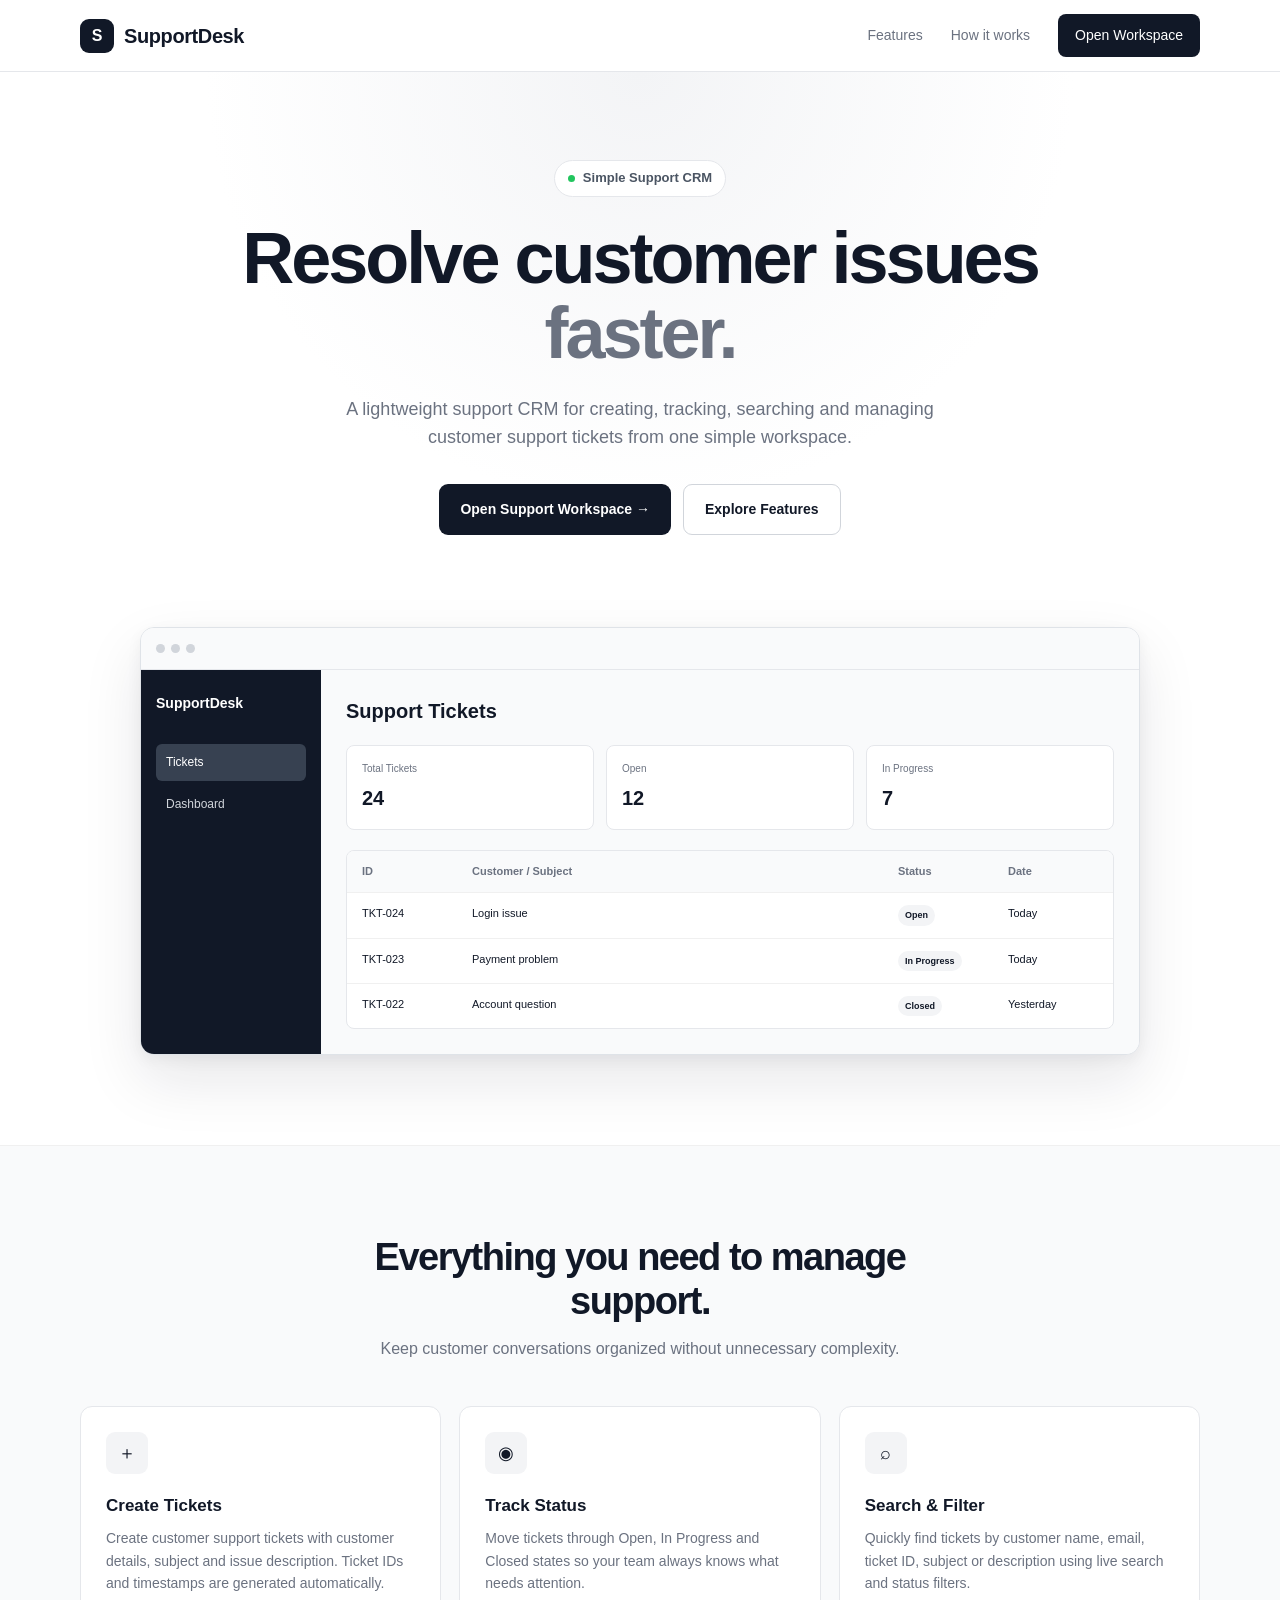
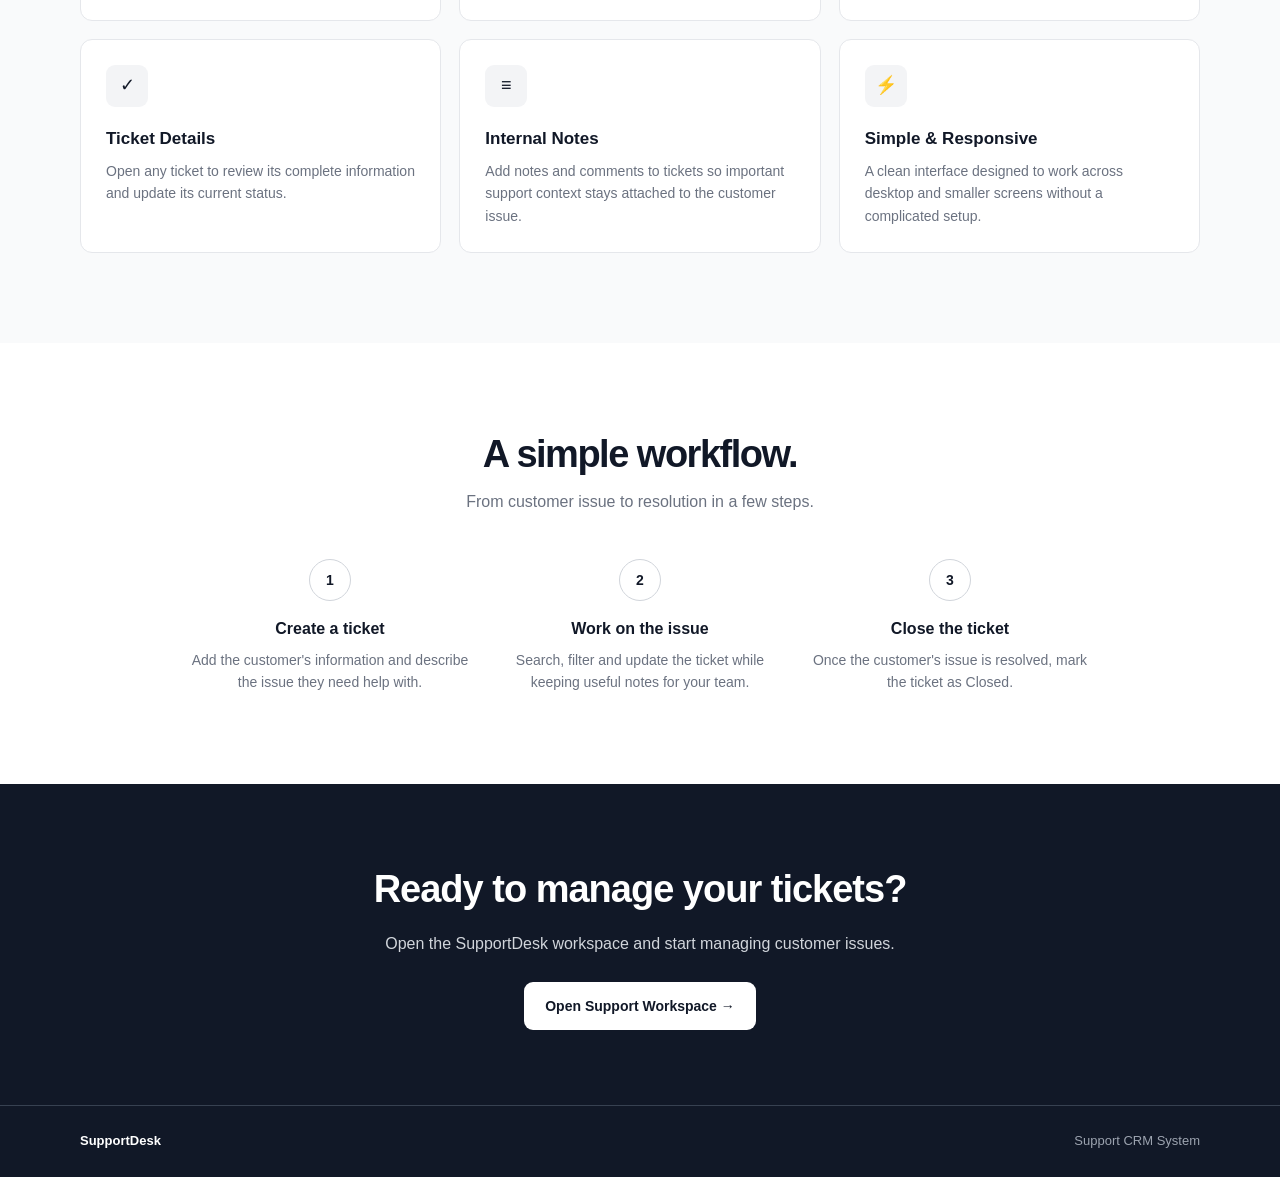
==== app/static/index.html @ 681e884e "Initial Customer Support Ticketing CRM" ====
<!DOCTYPE html>
<html lang="en">

<head>

    <meta charset="UTF-8">

    <meta
        name="viewport"
        content="width=device-width, initial-scale=1.0"
    >

    <title>SupportDesk — Support CRM</title>

    <style>

        * {
            box-sizing: border-box;
            margin: 0;
            padding: 0;
        }

        html {
            scroll-behavior: smooth;
        }

        body {
            font-family:
                Inter,
                -apple-system,
                BlinkMacSystemFont,
                "Segoe UI",
                Roboto,
                Helvetica,
                Arial,
                sans-serif;

            color: #111827;
            background: #ffffff;
            line-height: 1.6;
        }

        a {
            text-decoration: none;
            color: inherit;
        }

        .container {
            width: min(1120px, calc(100% - 40px));
            margin: 0 auto;
        }


        /* =========================
           NAVBAR
        ========================== */

        .navbar {
            height: 72px;
            border-bottom: 1px solid #e5e7eb;
            background: rgba(255, 255, 255, 0.96);

            position: sticky;
            top: 0;
            z-index: 100;

            backdrop-filter: blur(10px);
        }

        .nav-inner {
            height: 100%;

            display: flex;
            align-items: center;
            justify-content: space-between;
        }

        .logo {
            display: flex;
            align-items: center;
            gap: 10px;

            font-size: 20px;
            font-weight: 750;
            letter-spacing: -0.4px;
        }

        .logo-icon {
            width: 34px;
            height: 34px;

            border-radius: 9px;

            background: #111827;
            color: white;

            display: flex;
            align-items: center;
            justify-content: center;

            font-size: 16px;
            font-weight: 700;
        }

        .nav-links {
            display: flex;
            align-items: center;
            gap: 28px;

            color: #6b7280;

            font-size: 14px;
            font-weight: 500;
        }

        .nav-links a:hover {
            color: #111827;
        }

        .nav-button {
            padding: 10px 17px;

            border-radius: 8px;

            background: #111827;
            color: white !important;

            transition: 0.2s ease;
        }

        .nav-button:hover {
            background: #374151;
        }


        /* =========================
           HERO
        ========================== */

        .hero {
            padding: 88px 0 72px;

            text-align: center;

            background:
                radial-gradient(
                    circle at top,
                    #f3f4f6 0%,
                    #ffffff 52%
                );
        }

        .badge {
            display: inline-flex;
            align-items: center;
            gap: 8px;

            padding: 7px 13px;

            border: 1px solid #e5e7eb;
            border-radius: 999px;

            background: white;
            color: #4b5563;

            font-size: 13px;
            font-weight: 600;

            margin-bottom: 24px;
        }

        .badge-dot {
            width: 7px;
            height: 7px;

            border-radius: 50%;

            background: #22c55e;
        }

        .hero h1 {
            max-width: 850px;

            margin: 0 auto;

            font-size: clamp(42px, 6vw, 72px);

            line-height: 1.04;

            letter-spacing: -3px;

            font-weight: 800;
        }

        .hero h1 span {
            color: #6b7280;
        }

        .hero p {
            max-width: 650px;

            margin: 24px auto 0;

            font-size: 18px;

            color: #6b7280;
        }

        .hero-actions {
            display: flex;
            justify-content: center;

            gap: 12px;

            margin-top: 32px;

            flex-wrap: wrap;
        }

        .primary-button,
        .secondary-button {
            display: inline-flex;

            align-items: center;
            justify-content: center;

            padding: 13px 21px;

            border-radius: 9px;

            font-size: 14px;
            font-weight: 650;

            transition: 0.2s ease;
        }

        .primary-button {
            background: #111827;
            color: white;
        }

        .primary-button:hover {
            background: #374151;
            transform: translateY(-1px);
        }

        .secondary-button {
            border: 1px solid #d1d5db;

            background: white;

            color: #111827;
        }

        .secondary-button:hover {
            background: #f9fafb;
        }


        /* =========================
           DASHBOARD PREVIEW
        ========================== */

        .preview-section {
            padding: 20px 0 90px;
        }

        .dashboard-preview {
            max-width: 1000px;

            margin: 0 auto;

            border: 1px solid #dfe3e8;

            border-radius: 14px;

            overflow: hidden;

            background: white;

            box-shadow:
                0 25px 60px rgba(17, 24, 39, 0.10),
                0 5px 15px rgba(17, 24, 39, 0.05);
        }

        .browser-bar {
            height: 42px;

            border-bottom: 1px solid #e5e7eb;

            background: #f9fafb;

            display: flex;
            align-items: center;

            gap: 6px;

            padding: 0 15px;
        }

        .browser-dot {
            width: 9px;
            height: 9px;

            border-radius: 50%;

            background: #d1d5db;
        }

        .preview-content {
            display: grid;

            grid-template-columns: 180px 1fr;

            min-height: 360px;
        }

        .preview-sidebar {
            background: #111827;
            color: white;

            padding: 22px 15px;
        }

        .preview-brand {
            font-weight: 700;

            margin-bottom: 30px;

            font-size: 14px;
        }

        .preview-menu {
            padding: 9px 10px;

            border-radius: 6px;

            margin-bottom: 5px;

            color: #d1d5db;

            font-size: 12px;
        }

        .preview-menu.active {
            background: #374151;
            color: white;
        }

        .preview-main {
            padding: 25px;

            background: #f9fafb;
        }

        .preview-title {
            font-size: 20px;

            font-weight: 700;

            margin-bottom: 18px;
        }

        .preview-stats {
            display: grid;

            grid-template-columns:
                repeat(3, 1fr);

            gap: 12px;

            margin-bottom: 20px;
        }

        .preview-card {
            padding: 15px;

            background: white;

            border: 1px solid #e5e7eb;

            border-radius: 8px;
        }

        .preview-card small {
            display: block;

            color: #6b7280;

            font-size: 10px;

            margin-bottom: 5px;
        }

        .preview-card strong {
            font-size: 20px;
        }

        .preview-table {
            background: white;

            border: 1px solid #e5e7eb;

            border-radius: 8px;

            overflow: hidden;
        }

        .table-row {
            display: grid;

            grid-template-columns:
                100px 1fr 100px 90px;

            gap: 10px;

            padding: 12px 15px;

            border-bottom: 1px solid #f0f0f0;

            font-size: 11px;
        }

        .table-row:last-child {
            border-bottom: none;
        }

        .table-header {
            background: #f9fafb;

            color: #6b7280;

            font-weight: 600;
        }

        .status {
            display: inline-block;

            padding: 3px 7px;

            border-radius: 999px;

            background: #f3f4f6;

            font-size: 9px;

            font-weight: 600;
        }


        /* =========================
           FEATURES
        ========================== */

        .features {
            padding: 90px 0;

            background: #f9fafb;

            border-top: 1px solid #f0f0f0;
        }

        .section-heading {
            text-align: center;

            max-width: 650px;

            margin: 0 auto 45px;
        }

        .section-heading h2 {
            font-size: 38px;

            letter-spacing: -1.5px;

            line-height: 1.15;

            margin-bottom: 12px;
        }

        .section-heading p {
            color: #6b7280;

            font-size: 16px;
        }

        .feature-grid {
            display: grid;

            grid-template-columns:
                repeat(3, 1fr);

            gap: 18px;
        }

        .feature-card {
            background: white;

            border: 1px solid #e5e7eb;

            border-radius: 12px;

            padding: 25px;
        }

        .feature-icon {
            width: 42px;
            height: 42px;

            border-radius: 9px;

            background: #f3f4f6;

            display: flex;
            align-items: center;
            justify-content: center;

            font-size: 18px;

            margin-bottom: 18px;
        }

        .feature-card h3 {
            font-size: 17px;

            margin-bottom: 8px;
        }

        .feature-card p {
            font-size: 14px;

            color: #6b7280;
        }


        /* =========================
           HOW IT WORKS
        ========================== */

        .how-it-works {
            padding: 90px 0;
        }

        .steps {
            display: grid;

            grid-template-columns:
                repeat(3, 1fr);

            gap: 30px;

            max-width: 900px;

            margin: 0 auto;
        }

        .step {
            text-align: center;
        }

        .step-number {
            width: 42px;
            height: 42px;

            margin: 0 auto 15px;

            border: 1px solid #d1d5db;

            border-radius: 50%;

            display: flex;
            align-items: center;
            justify-content: center;

            font-weight: 700;

            font-size: 14px;
        }

        .step h3 {
            font-size: 16px;

            margin-bottom: 7px;
        }

        .step p {
            color: #6b7280;

            font-size: 14px;
        }


        /* =========================
           CTA
        ========================== */

        .cta {
            padding: 75px 0;

            background: #111827;

            color: white;

            text-align: center;
        }

        .cta h2 {
            font-size: 38px;

            letter-spacing: -1px;

            margin-bottom: 12px;
        }

        .cta p {
            color: #d1d5db;

            margin-bottom: 25px;
        }

        .cta .primary-button {
            background: white;

            color: #111827;
        }

        .cta .primary-button:hover {
            background: #f3f4f6;
        }


        /* =========================
           FOOTER
        ========================== */

        footer {
            background: #111827;

            color: #9ca3af;

            border-top: 1px solid #374151;

            padding: 25px 0;
        }

        .footer-inner {
            display: flex;

            align-items: center;

            justify-content: space-between;

            font-size: 13px;
        }

        .footer-brand {
            color: white;

            font-weight: 650;
        }


        /* =========================
           RESPONSIVE
        ========================== */

        @media (max-width: 800px) {

            .nav-links a:not(.nav-button) {
                display: none;
            }

            .hero {
                padding: 65px 0 50px;
            }

            .hero h1 {
                letter-spacing: -2px;
            }

            .preview-content {
                grid-template-columns: 1fr;
            }

            .preview-sidebar {
                display: none;
            }

            .feature-grid,
            .steps {
                grid-template-columns: 1fr;
            }

            .preview-stats {
                grid-template-columns: 1fr;
            }

            .table-row {
                grid-template-columns:
                    80px 1fr 75px;
            }

            .table-row span:last-child {
                display: none;
            }

            .footer-inner {
                flex-direction: column;

                gap: 8px;
            }
        }


        @media (max-width: 500px) {

            .container {
                width:
                    min(
                        100% - 28px,
                        1120px
                    );
            }

            .hero h1 {
                font-size: 42px;
            }

            .hero p {
                font-size: 16px;
            }

            .section-heading h2,
            .cta h2 {
                font-size: 30px;
            }
        }

    </style>

</head>


<body>

    <!-- =========================
         NAVIGATION
    ========================== -->

    <header class="navbar">

        <div class="container nav-inner">

            <a
                href="/"
                class="logo"
            >

                <span class="logo-icon">
                    S
                </span>

                <span>
                    SupportDesk
                </span>

            </a>


            <nav class="nav-links">

                <a href="#features">
                    Features
                </a>

                <a href="#how-it-works">
                    How it works
                </a>

                <a
                    href="/workspace"
                    class="nav-button"
                >
                    Open Workspace
                </a>

            </nav>

        </div>

    </header>


    <!-- =========================
         HERO
    ========================== -->

    <main>

        <section class="hero">

            <div class="container">

                <div class="badge">

                    <span class="badge-dot"></span>

                    Simple Support CRM

                </div>


                <h1>

                    Resolve customer issues

                    <span>
                        faster.
                    </span>

                </h1>


                <p>

                    A lightweight support CRM for creating,
                    tracking, searching and managing customer
                    support tickets from one simple workspace.

                </p>


                <div class="hero-actions">

                    <a
                        href="/workspace"
                        class="primary-button"
                    >
                        Open Support Workspace →
                    </a>


                    <a
                        href="#features"
                        class="secondary-button"
                    >
                        Explore Features
                    </a>

                </div>

            </div>

        </section>


        <!-- =========================
             DASHBOARD PREVIEW
        ========================== -->

        <section class="preview-section">

            <div class="container">

                <div class="dashboard-preview">

                    <div class="browser-bar">

                        <span class="browser-dot"></span>
                        <span class="browser-dot"></span>
                        <span class="browser-dot"></span>

                    </div>


                    <div class="preview-content">

                        <aside class="preview-sidebar">

                            <div class="preview-brand">
                                SupportDesk
                            </div>

                            <div class="preview-menu active">
                                Tickets
                            </div>

                            <div class="preview-menu">
                                Dashboard
                            </div>

                        </aside>


                        <div class="preview-main">

                            <div class="preview-title">
                                Support Tickets
                            </div>


                            <div class="preview-stats">

                                <div class="preview-card">

                                    <small>
                                        Total Tickets
                                    </small>

                                    <strong>
                                        24
                                    </strong>

                                </div>


                                <div class="preview-card">

                                    <small>
                                        Open
                                    </small>

                                    <strong>
                                        12
                                    </strong>

                                </div>


                                <div class="preview-card">

                                    <small>
                                        In Progress
                                    </small>

                                    <strong>
                                        7
                                    </strong>

                                </div>

                            </div>


                            <div class="preview-table">

                                <div class="table-row table-header">

                                    <span>
                                        ID
                                    </span>

                                    <span>
                                        Customer / Subject
                                    </span>

                                    <span>
                                        Status
                                    </span>

                                    <span>
                                        Date
                                    </span>

                                </div>


                                <div class="table-row">

                                    <span>
                                        TKT-024
                                    </span>

                                    <span>
                                        Login issue
                                    </span>

                                    <span>
                                        <small class="status">
                                            Open
                                        </small>
                                    </span>

                                    <span>
                                        Today
                                    </span>

                                </div>


                                <div class="table-row">

                                    <span>
                                        TKT-023
                                    </span>

                                    <span>
                                        Payment problem
                                    </span>

                                    <span>
                                        <small class="status">
                                            In Progress
                                        </small>
                                    </span>

                                    <span>
                                        Today
                                    </span>

                                </div>


                                <div class="table-row">

                                    <span>
                                        TKT-022
                                    </span>

                                    <span>
                                        Account question
                                    </span>

                                    <span>
                                        <small class="status">
                                            Closed
                                        </small>
                                    </span>

                                    <span>
                                        Yesterday
                                    </span>

                                </div>

                            </div>

                        </div>

                    </div>

                </div>

            </div>

        </section>


        <!-- =========================
             FEATURES
        ========================== -->

        <section
            class="features"
            id="features"
        >

            <div class="container">

                <div class="section-heading">

                    <h2>
                        Everything you need to manage support.
                    </h2>

                    <p>
                        Keep customer conversations organized
                        without unnecessary complexity.
                    </p>

                </div>


                <div class="feature-grid">


                    <article class="feature-card">

                        <div class="feature-icon">
                            ＋
                        </div>

                        <h3>
                            Create Tickets
                        </h3>

                        <p>
                            Create customer support tickets with
                            customer details, subject and issue
                            description. Ticket IDs and timestamps
                            are generated automatically.
                        </p>

                    </article>


                    <article class="feature-card">

                        <div class="feature-icon">
                            ◉
                        </div>

                        <h3>
                            Track Status
                        </h3>

                        <p>
                            Move tickets through Open,
                            In Progress and Closed states so
                            your team always knows what needs
                            attention.
                        </p>

                    </article>


                    <article class="feature-card">

                        <div class="feature-icon">
                            ⌕
                        </div>

                        <h3>
                            Search & Filter
                        </h3>

                        <p>
                            Quickly find tickets by customer
                            name, email, ticket ID, subject or
                            description using live search and
                            status filters.
                        </p>

                    </article>


                    <article class="feature-card">

                        <div class="feature-icon">
                            ✓
                        </div>

                        <h3>
                            Ticket Details
                        </h3>

                        <p>
                            Open any ticket to review its
                            complete information and update
                            its current status.
                        </p>

                    </article>


                    <article class="feature-card">

                        <div class="feature-icon">
                            ≡
                        </div>

                        <h3>
                            Internal Notes
                        </h3>

                        <p>
                            Add notes and comments to tickets
                            so important support context stays
                            attached to the customer issue.
                        </p>

                    </article>


                    <article class="feature-card">

                        <div class="feature-icon">
                            ⚡
                        </div>

                        <h3>
                            Simple & Responsive
                        </h3>

                        <p>
                            A clean interface designed to work
                            across desktop and smaller screens
                            without a complicated setup.
                        </p>

                    </article>


                </div>

            </div>

        </section>


        <!-- =========================
             HOW IT WORKS
        ========================== -->

        <section
            class="how-it-works"
            id="how-it-works"
        >

            <div class="container">

                <div class="section-heading">

                    <h2>
                        A simple workflow.
                    </h2>

                    <p>
                        From customer issue to resolution
                        in a few steps.
                    </p>

                </div>


                <div class="steps">


                    <div class="step">

                        <div class="step-number">
                            1
                        </div>

                        <h3>
                            Create a ticket
                        </h3>

                        <p>
                            Add the customer's information
                            and describe the issue they
                            need help with.
                        </p>

                    </div>


                    <div class="step">

                        <div class="step-number">
                            2
                        </div>

                        <h3>
                            Work on the issue
                        </h3>

                        <p>
                            Search, filter and update the
                            ticket while keeping useful
                            notes for your team.
                        </p>

                    </div>


                    <div class="step">

                        <div class="step-number">
                            3
                        </div>

                        <h3>
                            Close the ticket
                        </h3>

                        <p>
                            Once the customer's issue is
                            resolved, mark the ticket as
                            Closed.
                        </p>

                    </div>


                </div>

            </div>

        </section>


        <!-- =========================
             CTA
        ========================== -->

        <section class="cta">

            <div class="container">

                <h2>
                    Ready to manage your tickets?
                </h2>

                <p>
                    Open the SupportDesk workspace and
                    start managing customer issues.
                </p>

                <a
                    href="/workspace"
                    class="primary-button"
                >
                    Open Support Workspace →
                </a>

            </div>

        </section>

    </main>


    <!-- =========================
         FOOTER
    ========================== -->

    <footer>

        <div class="container footer-inner">

            <span class="footer-brand">
                SupportDesk
            </span>

            <span>
                Support CRM System
            </span>

        </div>

    </footer>

</body>

</html>
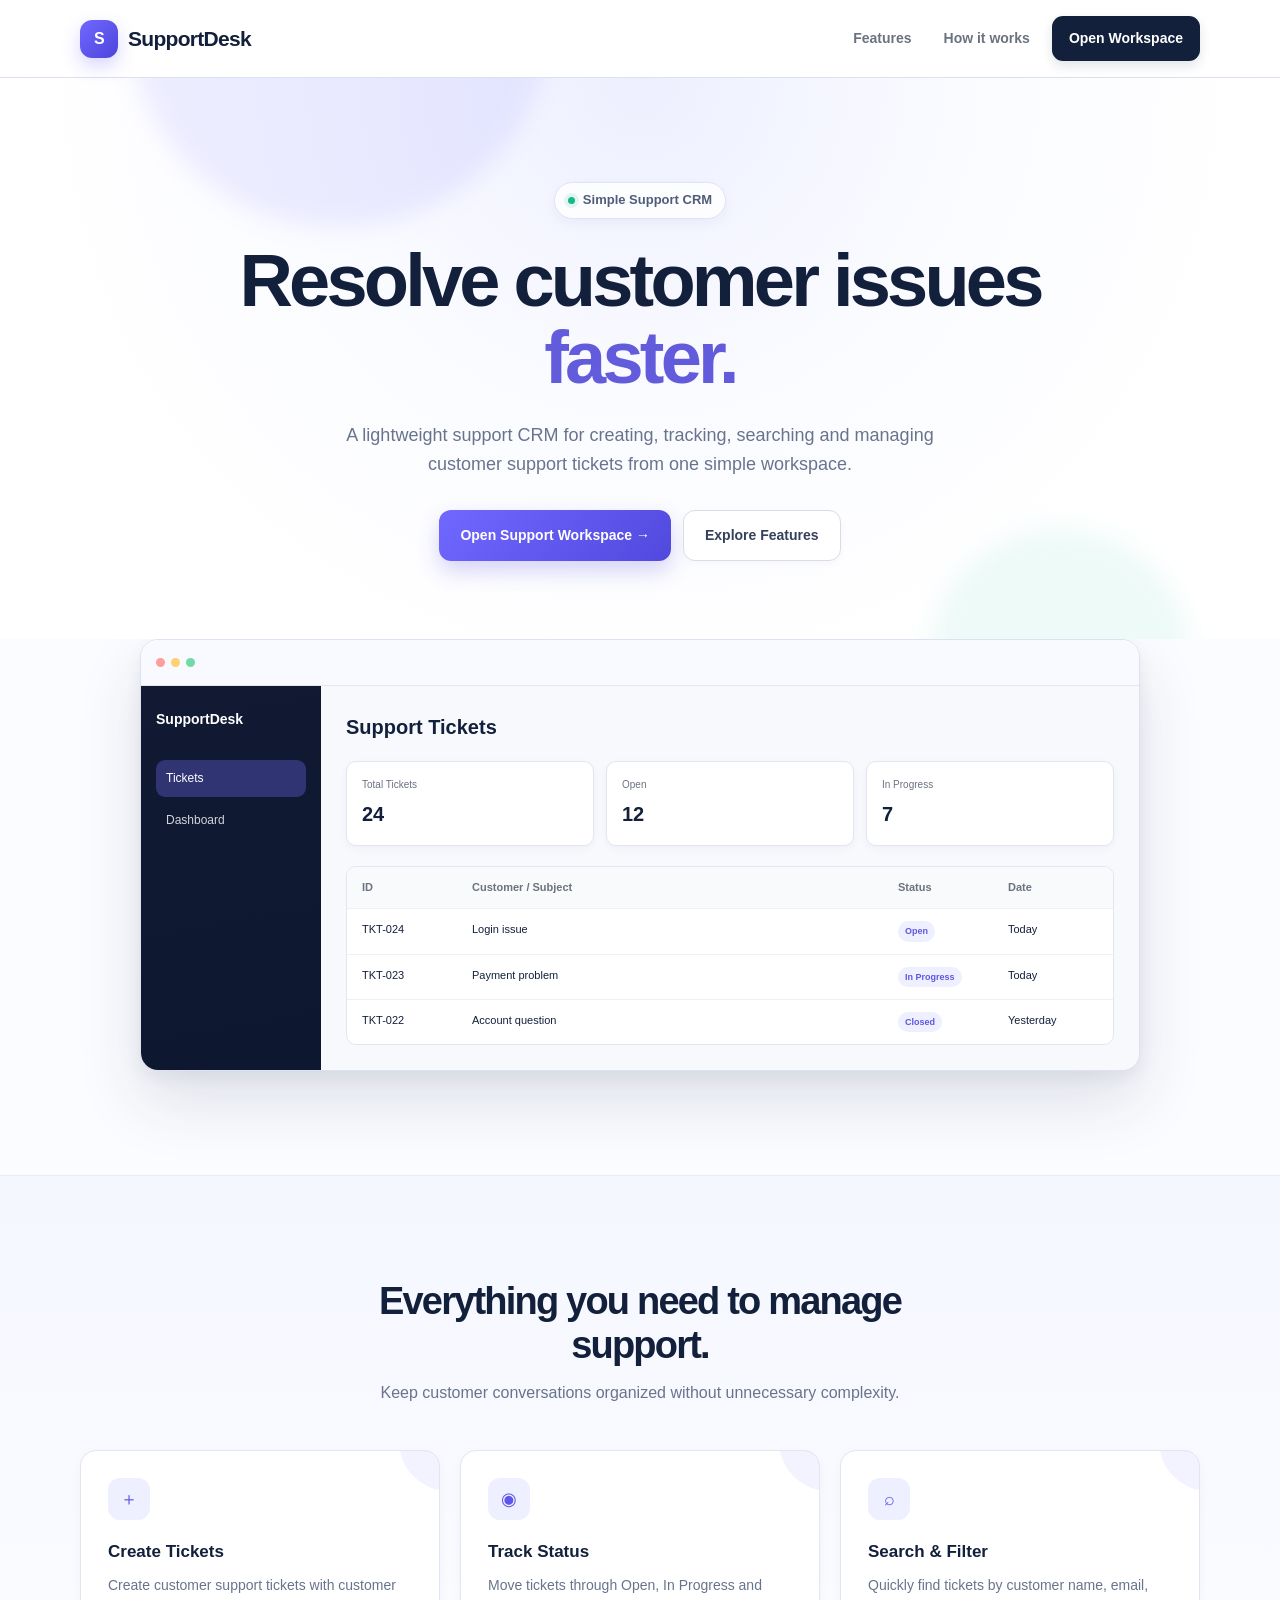
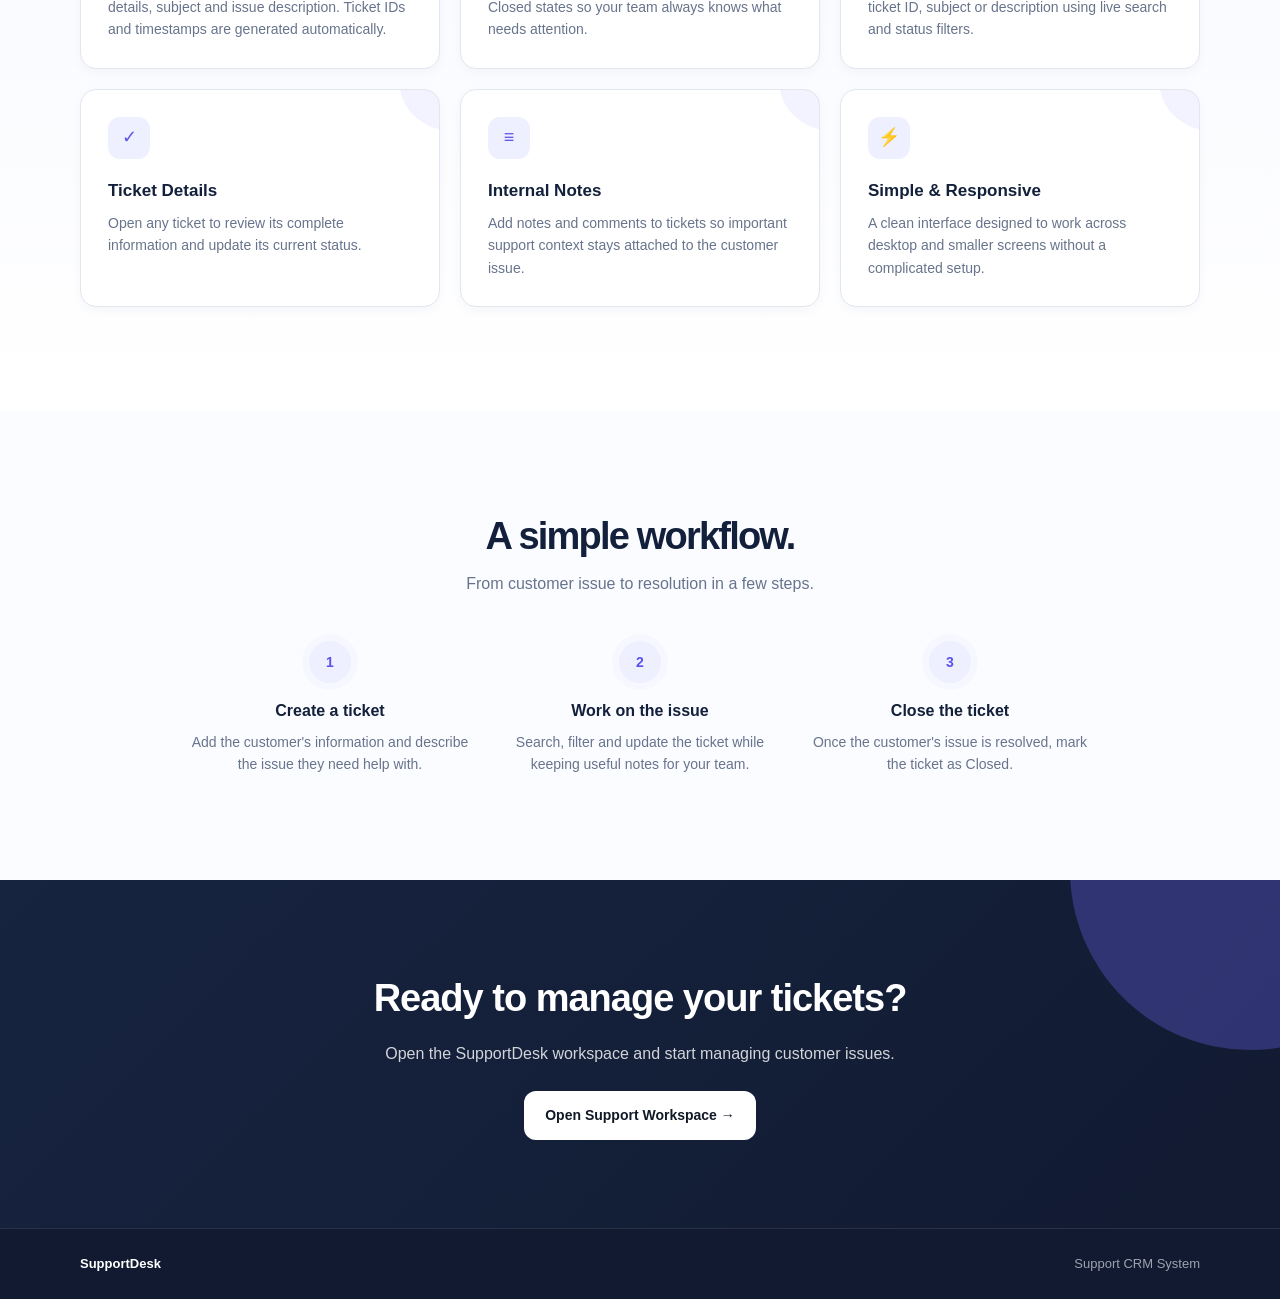
==== commit 652afe57: "Improve CRM UI and added graph" ====
--- a/app/static/index.html
+++ b/app/static/index.html
@@ -736,6 +736,22 @@
             }
         }
 
+        /* Refined landing-page visual layer */
+        :root { --ink: #13203b; --muted: #68748c; --brand: #635bff; --brand-deep: #4d45dd; --line: #e2e7f1; }
+        body { color: var(--ink); background: #fbfcff; }
+        .navbar { height: 78px; border-color: rgba(210,217,233,.8); background: rgba(255,255,255,.84); }
+        .logo { color: var(--ink); font-family: "Segoe UI", sans-serif; font-size: 21px; font-weight: 800; letter-spacing: -.7px; }
+        .logo-icon { width: 38px; height: 38px; border-radius: 12px; background: linear-gradient(135deg,#7169ff,#4d45db); box-shadow: 0 8px 18px rgba(99,91,255,.25); }
+        .nav-links { gap: 12px; font-weight: 650; }.nav-links a:not(.nav-button) { padding: 8px 10px; }.nav-links a:not(.nav-button):hover { color: var(--brand); }
+        .nav-button { padding: 11px 17px; border-radius: 11px; background: var(--ink); box-shadow: 0 5px 12px rgba(19,32,59,.12); }.nav-button:hover { background: #273654; transform: translateY(-1px); }
+        .hero { position: relative; overflow: hidden; padding: 104px 0 78px; background: radial-gradient(circle at 50% 0%, #edefff 0%, #fafbff 37%, #fff 74%); }
+        .hero::before,.hero::after { content:""; position:absolute; border-radius:50%; pointer-events:none; }.hero::before{width:420px;height:420px;top:-270px;left:10%;background:rgba(101,91,255,.1);filter:blur(12px)}.hero::after{width:260px;height:260px;right:7%;bottom:-150px;background:rgba(35,191,164,.08);filter:blur(12px)}
+        .hero .container { position:relative; z-index:1; }.badge { border-color:#dfe3fa; background:rgba(255,255,255,.82); color:#4f5d78; box-shadow:0 4px 13px rgba(35,47,90,.05); }.badge-dot { background:#17b987; box-shadow:0 0 0 4px rgba(23,185,135,.11); }
+        .hero h1 { max-width: 900px; color: var(--ink); font-size: clamp(43px,6vw,74px); letter-spacing: -3.8px; }.hero h1 span{color:#625bdc}.hero p{color:var(--muted);line-height:1.6}.primary-button,.secondary-button{border-radius:12px;font-weight:750}.primary-button{background:linear-gradient(135deg,#7169ff,#5148de);box-shadow:0 10px 22px rgba(83,74,220,.24)}.primary-button:hover{background:linear-gradient(135deg,#6259f6,#453bd0);box-shadow:0 14px 28px rgba(83,74,220,.3)}.secondary-button{border-color:#d7dce8;color:#34415b;box-shadow:0 3px 8px rgba(35,47,90,.03)}.secondary-button:hover{border-color:#bfc5d8;background:#fff}
+        .preview-section { padding: 0 0 104px; }.dashboard-preview { border-color:#dce2ef; border-radius:18px; box-shadow:0 30px 65px rgba(24,37,76,.13),0 6px 16px rgba(24,37,76,.06); }.browser-bar{height:46px;background:#f9faff}.browser-dot:nth-child(1){background:#ff9d9c}.browser-dot:nth-child(2){background:#ffd174}.browser-dot:nth-child(3){background:#71dba8}.preview-sidebar{background:linear-gradient(170deg,#111a32,#0d1730)}.preview-menu{border-radius:9px}.preview-menu.active{background:rgba(118,110,255,.32)}.preview-main{background:#f7f9fd}.preview-card,.preview-table{border-color:#e1e6ef;border-radius:10px}.preview-card{box-shadow:0 3px 10px rgba(25,37,75,.04)}.status{background:#eeefff;color:#5f57df}
+        .features{padding:104px 0;background:linear-gradient(180deg,#f5f7ff,#fff);border-color:#e8ebf3}.section-heading h2{color:var(--ink);letter-spacing:-1.8px}.section-heading p{color:var(--muted)}.feature-grid{gap:20px}.feature-card{position:relative;overflow:hidden;padding:27px;border-color:#e1e6ef;border-radius:16px;box-shadow:0 4px 12px rgba(24,37,76,.035);transition:transform .2s ease,box-shadow .2s ease,border-color .2s ease}.feature-card::after{content:"";position:absolute;width:100px;height:100px;right:-60px;top:-60px;border-radius:50%;background:rgba(99,91,255,.08)}.feature-card:hover{transform:translateY(-5px);border-color:#cdd2fb;box-shadow:0 16px 30px rgba(38,48,90,.1)}.feature-icon{border-radius:12px;background:#eeefff;color:#5e56e8}.feature-card p,.step p{color:var(--muted)}
+        .how-it-works{padding:104px 0}.step-number{border:0;background:#eeefff;color:#5b53e9;box-shadow:0 0 0 7px #f7f7ff}.step h3{color:var(--ink)}.cta{position:relative;overflow:hidden;padding:88px 0;background:linear-gradient(135deg,#172440,#111a31)}.cta::after{content:"";position:absolute;width:360px;height:360px;border-radius:50%;right:-150px;top:-190px;background:rgba(116,108,255,.3)}.cta .container{position:relative;z-index:1}.cta .primary-button{box-shadow:none}footer{background:#111a31;border-color:rgba(255,255,255,.1)}
+        @media (max-width: 800px) { .hero{padding:76px 0 55px}.preview-section{padding-bottom:75px}.features,.how-it-works{padding:75px 0}.cta{padding:65px 0} }
     </style>
 
 </head>
@@ -1343,4 +1359,4 @@
 
 </body>
 
-</html>+</html>
